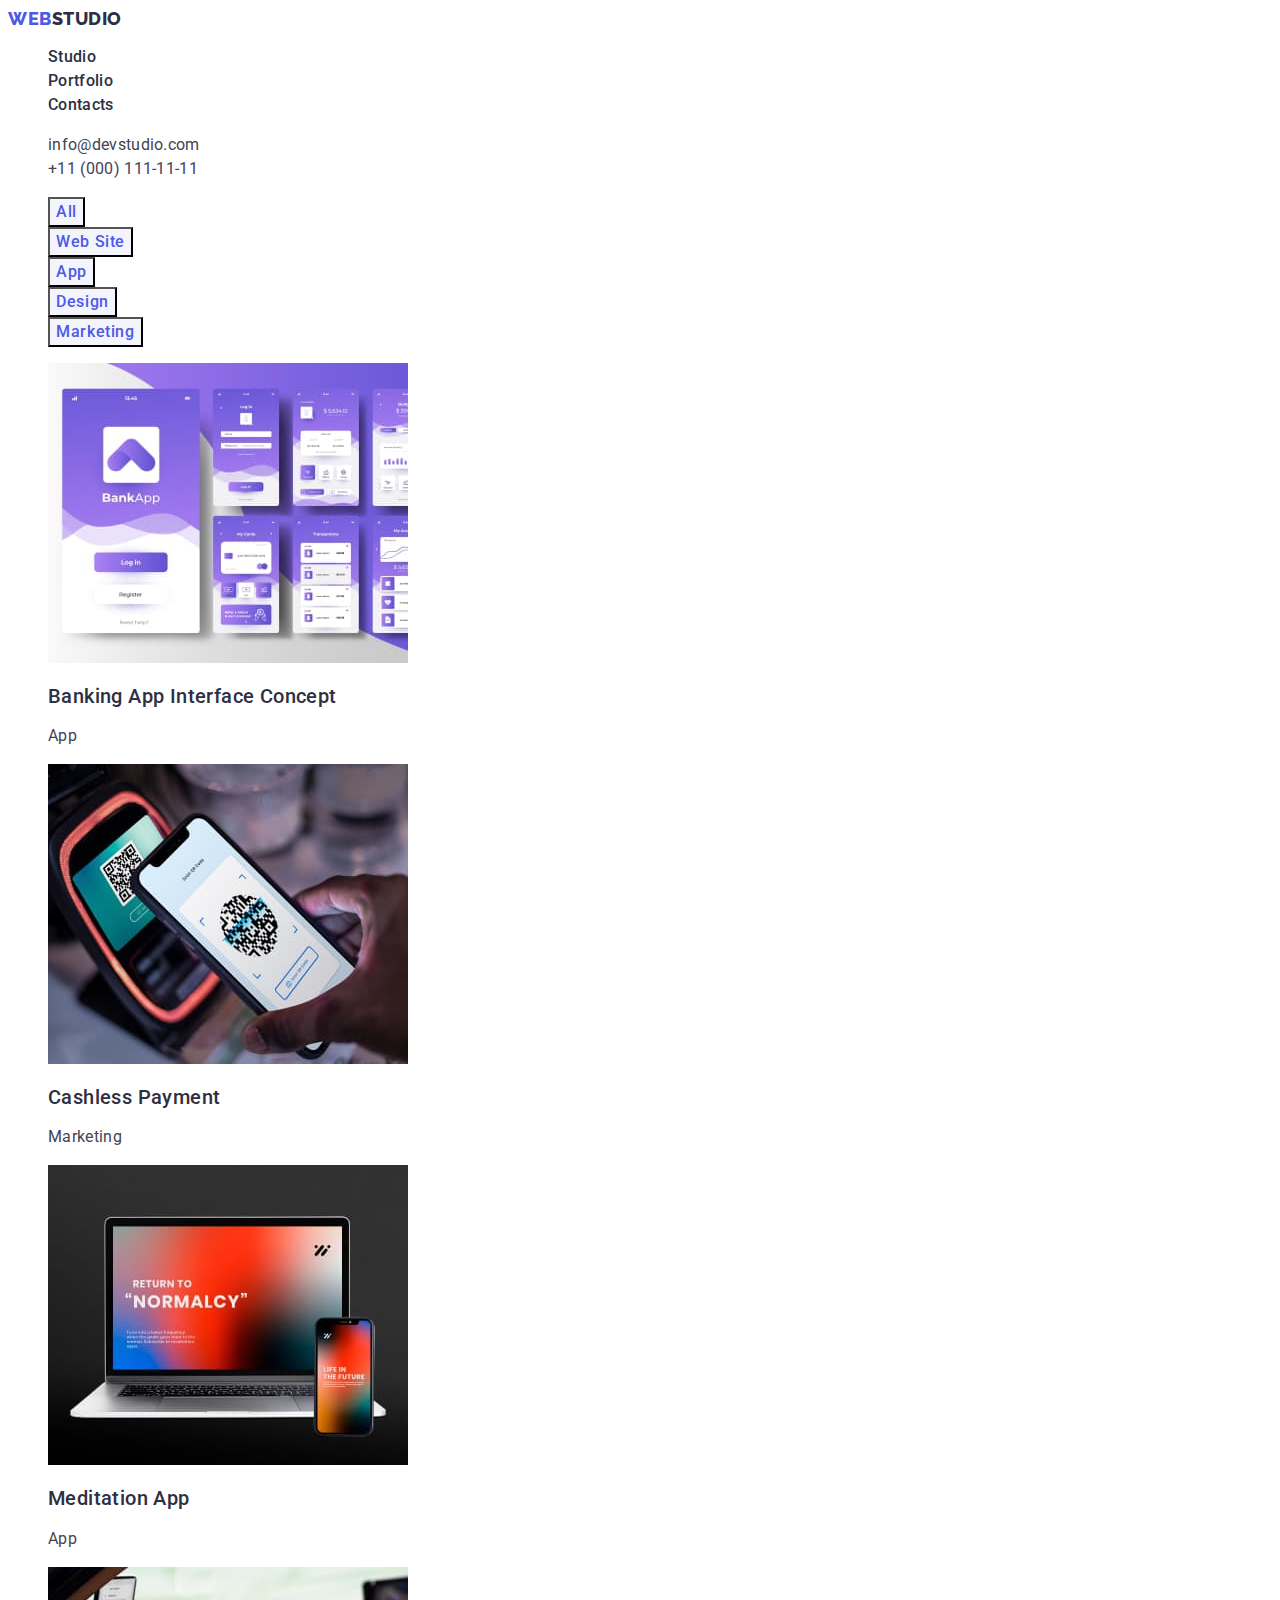
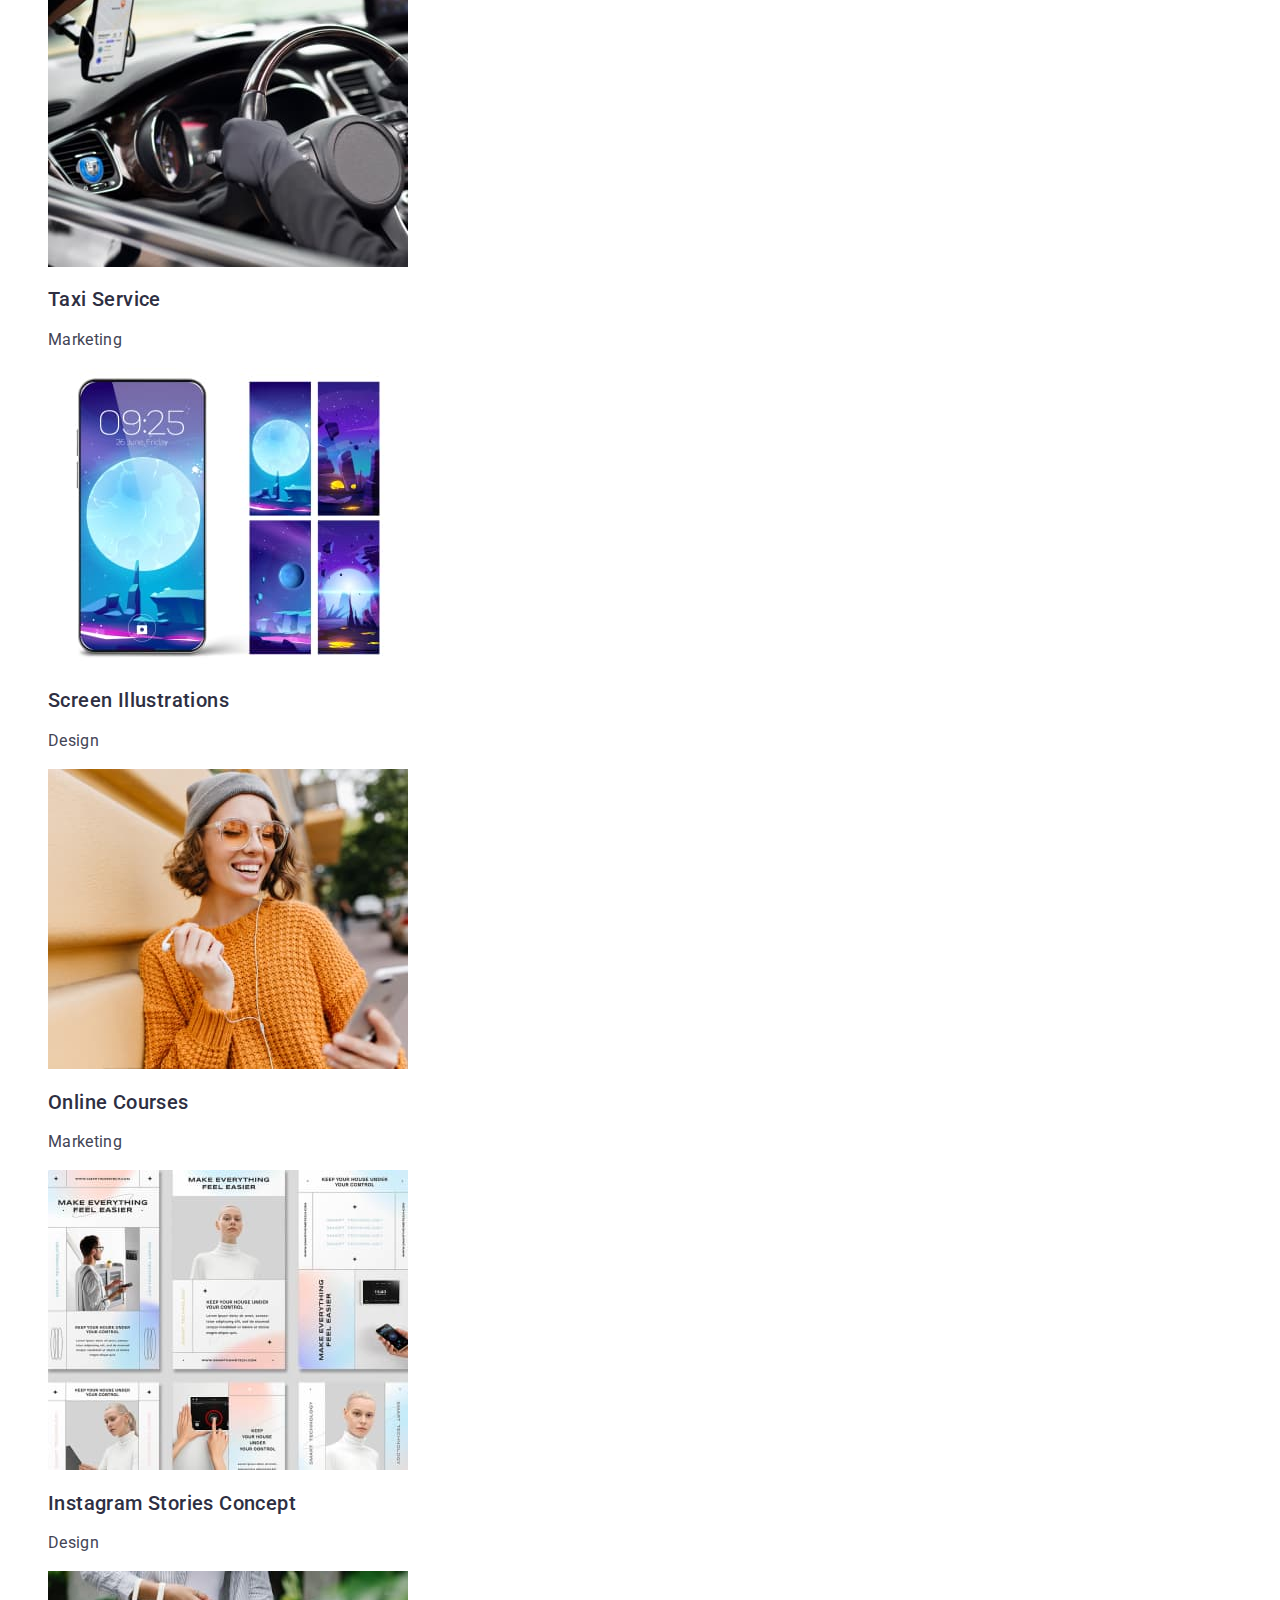
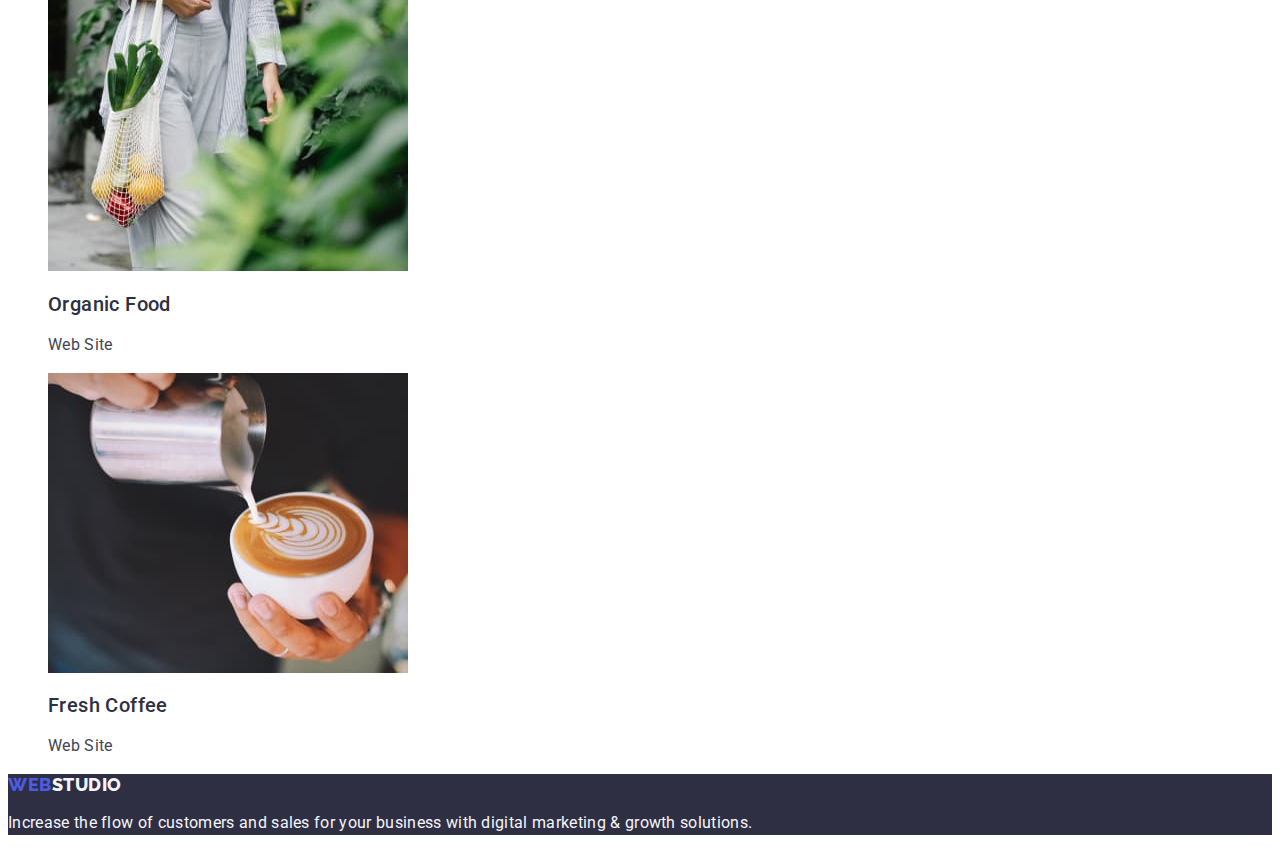
==== portfolio.html @ 4ba3cde1 "Initial commit" ====
<!DOCTYPE html>
<html lang="en">
  <head>
    <meta charset="UTF-8" />
    <meta http-equiv="X-UA-Compatible" content="IE=edge" />
    <meta name="viewport" content="width=device-width, initial-scale=1.0" />
    <title>Portfolio</title>
    <link rel="stylesheet" href="./css/styles.css" />
    <link rel="preconnect" href="https://fonts.googleapis.com" />
    <link rel="preconnect" href="https://fonts.gstatic.com" crossorigin />
    <link
      href="https://fonts.googleapis.com/css2?family=Montserrat:wght@400;700&family=Roboto:wght@400;500;700;900&display=swap"
      rel="stylesheet"
    />
    <link rel="preconnect" href="https://fonts.googleapis.com" />
    <link rel="preconnect" href="https://fonts.gstatic.com" crossorigin />
    <link
      href="https://fonts.googleapis.com/css2?family=Montserrat:wght@400;700&family=Raleway:wght@800&family=Roboto:wght@400;500;700;900&display=swap"
      rel="stylesheet"
    />
  </head>
  <body>
    <!-- Top Line -->
    <header>
      <nav>
        <a href="./index.html" class="logo link"
          >Web<span class="logo-accent">Studio</span></a
        >
        <ul class="list">
          <li>
            <a href="./index.html" class="nav-link link">Studio</a>
          </li>
          <li>
            <a href="./portfolio.html" class="nav-link link">Portfolio</a>
          </li>
          <li>
            <a href="" class="nav-link link">Contacts</a>
          </li>
        </ul>
      </nav>
      <address class="contacts">
        <ul class="contacts-list list">
          <li>
            <a href="mailto:info@devstudio.com" class="contacts-link link"
              >info@devstudio.com</a
            >
          </li>
          <li>
            <a href="tel:+110001111111" class="contacts-link link"
              >+11 (000) 111-11-11</a
            >
          </li>
        </ul>
      </address>
    </header>
    <main>
      <section>
        <h1 hidden>Project Cards</h1>
        <!-- Filters -->
        <ul class="list">
          <li>
            <button type="button" class="buttons-filters">All</button>
          </li>
          <li>
            <button type="button" class="buttons-filters">Web Site</button>
          </li>
          <li>
            <button type="button" class="buttons-filters">App</button>
          </li>
          <li>
            <button type="button" class="buttons-filters">Design</button>
          </li>
          <li>
            <button type="button" class="buttons-filters">Marketing</button>
          </li>
        </ul>
        <!-- Project Cards -->
        <ul class="list">
          <li>
            <a href="" class="link">
              <img
                src="./images/portfolio/row-1/img-1.jpg"
                alt="Banking App Interface Concept"
                width="360"
                height="300"
              />
              <h2 class="project-title">Banking App Interface Concept</h2>
              <p class="project-specialty">App</p>
            </a>
          </li>
          <li>
            <a href="" class="link">
              <img
                src="./images/portfolio/row-1/img-2.jpg"
                alt="Cashless Payment"
                width="360"
                height="300"
              />
              <h2 class="project-title">Cashless Payment</h2>
              <p class="project-specialty">Marketing</p>
            </a>
          </li>
          <li>
            <a href="" class="link">
              <img
                src="./images/portfolio/row-1/img-3.jpg"
                alt="Meditation App"
                width="360"
                height="300"
              />
              <h2 class="project-title">Meditation App</h2>
              <p class="project-specialty">App</p>
            </a>
          </li>
          <li>
            <a href="" class="link">
              <img
                src="./images/portfolio/row-2/img-1.jpg"
                alt="Taxi Service"
                width="360"
                height="300"
              />
              <h2 class="project-title">Taxi Service</h2>
              <p class="project-specialty">Marketing</p>
            </a>
          </li>
          <li>
            <a href="" class="link">
              <img
                src="./images/portfolio/row-2/img-2.jpg"
                alt="Screen Illustrations"
                width="360"
                height="300"
              />
              <h2 class="project-title">Screen Illustrations</h2>
              <p class="project-specialty">Design</p>
            </a>
          </li>
          <li>
            <a href="" class="link">
              <img
                src="./images/portfolio/row-2/img-3.jpg"
                alt="Online Courses"
                width="360"
                height="300"
              />
              <h2 class="project-title">Online Courses</h2>
              <p class="project-specialty">Marketing</p>
            </a>
          </li>
          <li>
            <a href="" class="link">
              <img
                src="./images/portfolio/row-3/img-1.jpg"
                alt="Instagram Stories Concept"
                width="360"
                height="300"
              />
              <h2 class="project-title">Instagram Stories Concept</h2>
              <p class="project-specialty">Design</p>
            </a>
          </li>
          <li>
            <a href="" class="link">
              <img
                src="./images/portfolio/row-3/img-2.jpg"
                alt="Organic Food"
                width="360"
                height="300"
              />
              <h2 class="project-title">Organic Food</h2>
              <p class="project-specialty">Web Site</p>
            </a>
          </li>
          <li>
            <a href="" class="link">
              <img
                src="./images/portfolio/row-3/img-3.jpg"
                alt="Fresh Coffee"
                width="360"
                height="300"
              />
              <h2 class="project-title">Fresh Coffee</h2>
              <p class="project-specialty">Web Site</p>
            </a>
          </li>
        </ul>
      </section>
    </main>
    <footer class="footer-section">
      <a href="./index.html" class="logo link"
        >Web<span class="logo-accent-footer">Studio</span></a
      >
      <p class="footer-text">
        Increase the flow of customers and sales for your business with digital
        marketing & growth solutions.
      </p>
    </footer>
  </body>
</html>
---- css/styles.css ----
:root {
  --primary-navy-blue-color: #2e2f42;
  --primary-white-color: #ffffff;
  --primary-slate-color: #434455;
  --primary-cloud-color: #f4f4fd;
  --primary-iris-color: #4d5ae5;
  --primary-ocean-color: #404bbf;
  --primary-font-style: normal;
  --primary-font-weight: 500;
  --secondary-font-weight: 400;
  --primary-font-size: 16px;
  --secondary-font-size: 20px;
  --primary-line-height: 1.5;
  --secondary-line-height: 1.2;
  --primary-letter-spacing: 0.02em;
}

body {
  font-family: "Roboto", sans-serif;
  background: var(--primary-white-color);
  color: var(--primary-slate-color);
}

header {
  background: var(--primary-white-color);
}

.logo {
  font-family: "Raleway", sans-serif;
  font-style: var(--primary-font-style);
  font-weight: 800;
  font-size: 18px;
  line-height: 1.17;
  letter-spacing: 0.03em;
  text-transform: uppercase;
  color: var(--primary-iris-color);
}

.logo-accent {
  color: var(--primary-navy-blue-color);
}

.link {
  text-decoration: none;
}

.logo-accent-footer {
  color: var(--primary-cloud-color);
}

.list {
  list-style: none;
}

.nav-link {
  font-style: var(--primary-font-style);
  font-weight: var(--primary-font-weight);
  font-size: var(--primary-font-size);
  line-height: var(--primary-line-height);
  letter-spacing: var(--primary-letter-spacing);
  color: var(--primary-navy-blue-color);
}

.nav-link:hover,
.nav-link:focus {
  color: var(--primary-ocean-color);
}

.contacts {
  font-style: normal;
}

.contacts-link {
  font-weight: var(--secondary-font-weight);
  font-size: var(--primary-font-size);
  line-height: var(--primary-line-height);
  letter-spacing: var(--primary-letter-spacing);
  color: var(--primary-slate-color);
}

.contacts-link:hover,
.contacts-link:focus {
  color: var(--primary-ocean-color);
}

.hero-image {
  background: var(--primary-navy-blue-color);
}

.title {
  font-style: var(--primary-font-style);
  font-weight: 700;
  font-size: 56px;
  line-height: 1.07;
  text-align: center;
  letter-spacing: var(--primary-letter-spacing);
  color: var(--primary-white-color);
}

.buttons {
  font-family: "Roboto", sans-serif;
  font-style: var(--primary-font-style);
  font-weight: var(--primary-font-weight);
  font-size: var(--primary-font-size);
  line-height: var(--primary-line-height);
  letter-spacing: 0.04em;
  color: var(--primary-white-color);
  background-color: var(--primary-iris-color);
  cursor: pointer;
}

.buttons:hover,
.buttons:focus {
  background: var(--primary-ocean-color);
}

.title-section {
  font-style: var(--primary-font-style);
  font-weight: 700;
  font-size: 36px;
  line-height: 1.11;
  text-align: center;
  letter-spacing: var(--primary-letter-spacing);
  text-transform: capitalize;
  color: var(--primary-navy-blue-color);
}

.title-condition {
  font-style: var(--primary-font-style);
  font-weight: var(--primary-font-weight);
  font-size: var(--secondary-font-size);
  line-height: var(--secondary-line-height);
  letter-spacing: var(--primary-letter-spacing);
  color: var(--primary-navy-blue-color);
}

.text-conditon {
  font-style: var(--primary-font-style);
  font-weight: var(--secondary-font-weight);
  font-size: var(--primary-font-size);
  line-height: var(--primary-line-height);
  letter-spacing: var(--primary-letter-spacing);
  color: var(--primary-slate-color);
}

.team {
  background-color: var(--primary-cloud-color);
}

.member {
  background-color: var(--primary-white-color);
}

.name-surname {
  font-style: var(--primary-font-style);
  font-weight: var(--primary-font-weight);
  font-size: var(--secondary-font-size);
  line-height: var(--secondary-line-height);
  text-align: center;
  letter-spacing: var(--primary-letter-spacing);
  color: var(--primary-navy-blue-color);
}

.specialty {
  font-style: var(--primary-font-style);
  font-weight: var(--secondary-font-weight);
  font-size: var(--primary-font-size);
  line-height: var(--primary-line-height);
  text-align: center;
  letter-spacing: var(--primary-letter-spacing);
  color: var(--primary-slate-color);
}

.footer-section {
  background: var(--primary-navy-blue-color);
}

.footer-text {
  font-style: var(--primary-font-style);
  font-weight: var(--secondary-font-weight);
  font-size: var(--primary-font-size);
  line-height: var(--primary-line-height);
  letter-spacing: var(--primary-letter-spacing);
  color: var(--primary-cloud-color);
}

.buttons-filters {
  font-family: "Roboto", sans-serif;
  font-style: var(--primary-font-style);
  font-weight: var(--primary-font-weight);
  font-size: var(--primary-font-size);
  line-height: var(--primary-line-height);
  letter-spacing: 0.04em;
  color: var(--primary-iris-color);
  background-color: var(--primary-cloud-color);
  cursor: pointer;
}

.buttons-filters:hover,
.buttons-filters:focus {
  color: var(--primary-white-color);
  background-color: var(--primary-ocean-color);
}

.project-title {
  font-style: var(--primary-font-style);
  font-weight: var(--primary-font-weight);
  font-size: var(--secondary-font-size);
  line-height: var(--secondary-line-height);
  letter-spacing: var(--primary-letter-spacing);
  color: var(--primary-navy-blue-color);
}

.project-specialty {
  font-style: var(--primary-font-style);
  font-weight: var(--secondary-font-weight);
  font-size: var(--primary-font-size);
  line-height: var(--primary-line-height);
  letter-spacing: var(--primary-letter-spacing);
  color: var(--primary-slate-color);
}
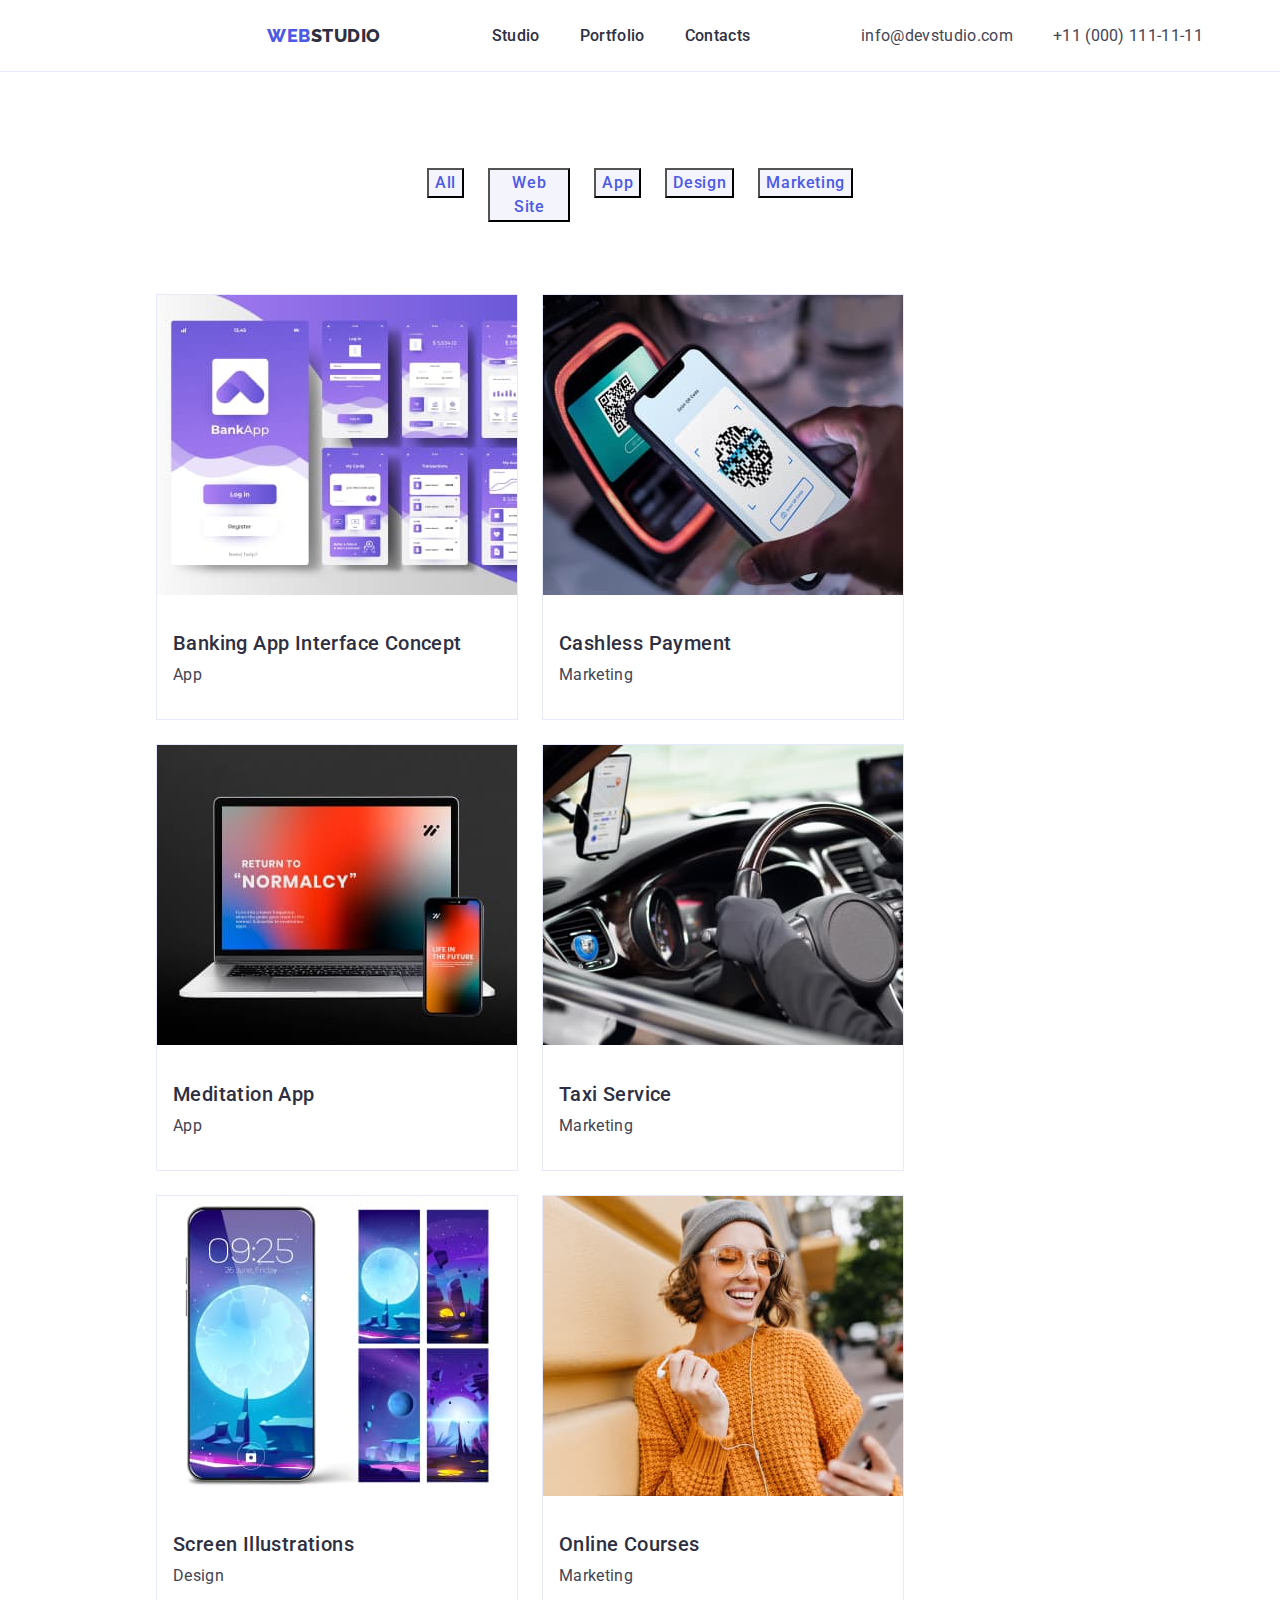
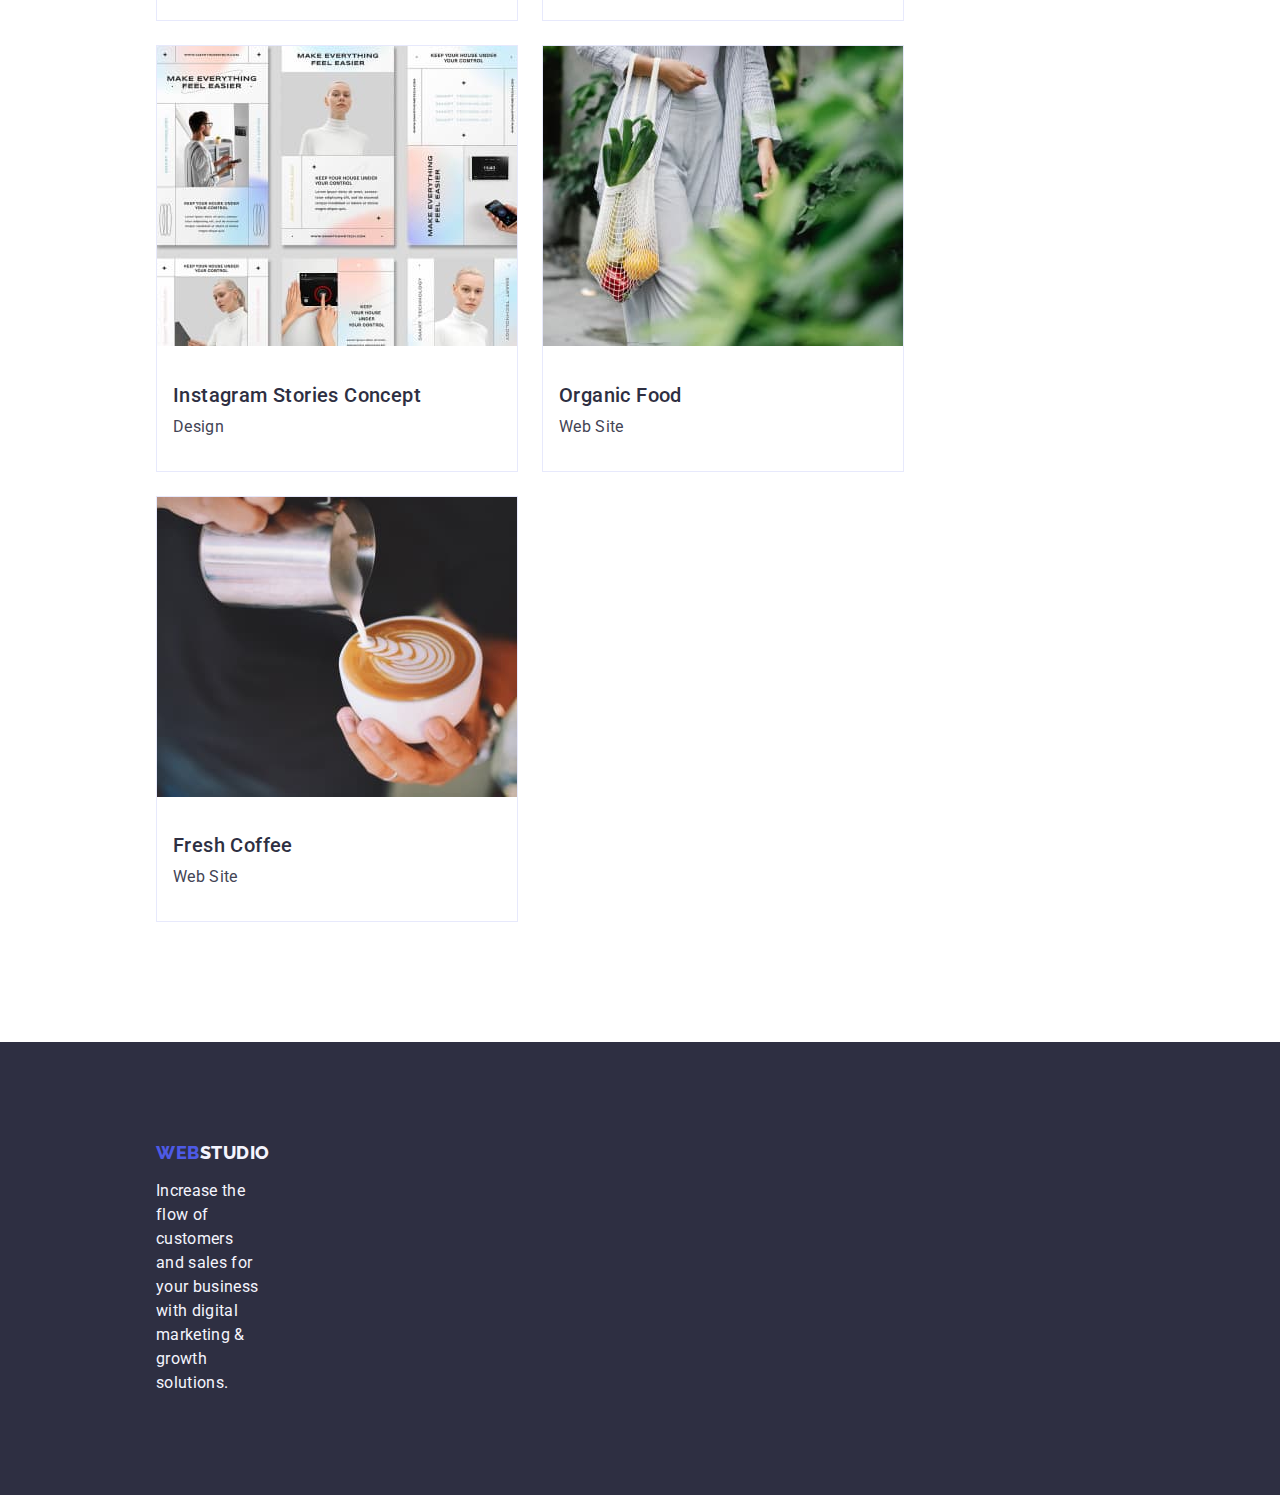
==== commit 4210ff07: "add to flexbox" ====
--- a/portfolio.html
+++ b/portfolio.html
@@ -5,6 +5,7 @@
     <meta http-equiv="X-UA-Compatible" content="IE=edge" />
     <meta name="viewport" content="width=device-width, initial-scale=1.0" />
     <title>Portfolio</title>
+    <link rel="stylesheet" href="./css/modern-normalize.css" />
     <link rel="stylesheet" href="./css/styles.css" />
     <link rel="preconnect" href="https://fonts.googleapis.com" />
     <link rel="preconnect" href="https://fonts.gstatic.com" crossorigin />
@@ -20,181 +21,200 @@
     />
   </head>
   <body>
-    <!-- Top Line -->
-    <header>
-      <nav>
-        <a href="./index.html" class="logo link"
-          >Web<span class="logo-accent">Studio</span></a
-        >
-        <ul class="list">
-          <li>
-            <a href="./index.html" class="nav-link link">Studio</a>
-          </li>
-          <li>
-            <a href="./portfolio.html" class="nav-link link">Portfolio</a>
-          </li>
-          <li>
-            <a href="" class="nav-link link">Contacts</a>
-          </li>
-        </ul>
-      </nav>
-      <address class="contacts">
-        <ul class="contacts-list list">
-          <li>
-            <a href="mailto:info@devstudio.com" class="contacts-link link"
-              >info@devstudio.com</a
+    <div class="container-body">
+      <!-- Top Line -->
+      <header class="page-header">
+        <div class="container">
+          <a href="./index.html" class="logo link"
+            >Web<span class="logo-accent">Studio</span></a
+          >
+          <nav>
+            <ul class="nav-list list">
+              <li>
+                <a href="./index.html" class="nav-link link">Studio</a>
+              </li>
+              <li>
+                <a href="./portfolio.html" class="nav-link link">Portfolio</a>
+              </li>
+              <li>
+                <a href="" class="nav-link link">Contacts</a>
+              </li>
+            </ul>
+          </nav>
+          <address class="contacts">
+            <ul class="contacts-list list">
+              <li>
+                <a href="mailto:info@devstudio.com" class="contacts-link link"
+                  >info@devstudio.com</a
+                >
+              </li>
+              <li>
+                <a href="tel:+110001111111" class="contacts-link link"
+                  >+11 (000) 111-11-11</a
+                >
+              </li>
+            </ul>
+          </address>
+        </div>
+      </header>
+      <main>
+        <div class="container">
+          <section>
+            <h1 hidden>Project Cards</h1>
+            <!-- Filters -->
+            <ul class="buttons-list list">
+              <li>
+                <button type="button" class="buttons-filters">All</button>
+              </li>
+              <li>
+                <button type="button" class="buttons-filters">Web Site</button>
+              </li>
+              <li>
+                <button type="button" class="buttons-filters">App</button>
+              </li>
+              <li>
+                <button type="button" class="buttons-filters">Design</button>
+              </li>
+              <li>
+                <button type="button" class="buttons-filters">Marketing</button>
+              </li>
+            </ul>
+            <!-- Project Cards -->
+            <ul class="project-list list">
+              <li class="project-item">
+                <a href="" class="link">
+                  <img
+                    src="./images/portfolio/row-1/img-1.jpg"
+                    alt="Banking App Interface Concept"
+                    width="360"
+                    height="300"
+                    class="project-photo"
+                  />
+                  <h2 class="project-title">Banking App Interface Concept</h2>
+                  <p class="project-specialty">App</p>
+                </a>
+              </li>
+              <li class="project-item">
+                <a href="" class="link">
+                  <img
+                    src="./images/portfolio/row-1/img-2.jpg"
+                    alt="Cashless Payment"
+                    width="360"
+                    height="300"
+                    class="project-photo"
+                  />
+                  <h2 class="project-title">Cashless Payment</h2>
+                  <p class="project-specialty">Marketing</p>
+                </a>
+              </li>
+              <li class="project-item">
+                <a href="" class="link">
+                  <img
+                    src="./images/portfolio/row-1/img-3.jpg"
+                    alt="Meditation App"
+                    width="360"
+                    height="300"
+                    class="project-photo"
+                  />
+                  <h2 class="project-title">Meditation App</h2>
+                  <p class="project-specialty">App</p>
+                </a>
+              </li>
+              <li class="project-item">
+                <a href="" class="link">
+                  <img
+                    src="./images/portfolio/row-2/img-1.jpg"
+                    alt="Taxi Service"
+                    width="360"
+                    height="300"
+                    class="project-photo"
+                  />
+                  <h2 class="project-title">Taxi Service</h2>
+                  <p class="project-specialty">Marketing</p>
+                </a>
+              </li>
+              <li class="project-item">
+                <a href="" class="link">
+                  <img
+                    src="./images/portfolio/row-2/img-2.jpg"
+                    alt="Screen Illustrations"
+                    width="360"
+                    height="300"
+                    class="project-photo"
+                  />
+                  <h2 class="project-title">Screen Illustrations</h2>
+                  <p class="project-specialty">Design</p>
+                </a>
+              </li>
+              <li class="project-item">
+                <a href="" class="link">
+                  <img
+                    src="./images/portfolio/row-2/img-3.jpg"
+                    alt="Online Courses"
+                    width="360"
+                    height="300"
+                    class="project-photo"
+                  />
+                  <h2 class="project-title">Online Courses</h2>
+                  <p class="project-specialty">Marketing</p>
+                </a>
+              </li>
+              <li class="project-item">
+                <a href="" class="link">
+                  <img
+                    src="./images/portfolio/row-3/img-1.jpg"
+                    alt="Instagram Stories Concept"
+                    width="360"
+                    height="300"
+                    class="project-photo"
+                  />
+                  <h2 class="project-title">Instagram Stories Concept</h2>
+                  <p class="project-specialty">Design</p>
+                </a>
+              </li>
+              <li class="project-item">
+                <a href="" class="link">
+                  <img
+                    src="./images/portfolio/row-3/img-2.jpg"
+                    alt="Organic Food"
+                    width="360"
+                    height="300"
+                    class="project-photo"
+                  />
+                  <h2 class="project-title">Organic Food</h2>
+                  <p class="project-specialty">Web Site</p>
+                </a>
+              </li>
+              <li class="project-item">
+                <a href="" class="link">
+                  <img
+                    src="./images/portfolio/row-3/img-3.jpg"
+                    alt="Fresh Coffee"
+                    width="360"
+                    height="300"
+                    class="project-photo"
+                  />
+                  <h2 class="project-title">Fresh Coffee</h2>
+                  <p class="project-specialty">Web Site</p>
+                </a>
+              </li>
+            </ul>
+          </section>
+        </div>
+      </main>
+      <footer class="footer-section">
+        <div class="container">
+          <div class="footer-content">
+            <a href="./index.html" class="logo-footer link"
+              >Web<span class="logo-accent-footer">Studio</span></a
             >
-          </li>
-          <li>
-            <a href="tel:+110001111111" class="contacts-link link"
-              >+11 (000) 111-11-11</a
-            >
-          </li>
-        </ul>
-      </address>
-    </header>
-    <main>
-      <section>
-        <h1 hidden>Project Cards</h1>
-        <!-- Filters -->
-        <ul class="list">
-          <li>
-            <button type="button" class="buttons-filters">All</button>
-          </li>
-          <li>
-            <button type="button" class="buttons-filters">Web Site</button>
-          </li>
-          <li>
-            <button type="button" class="buttons-filters">App</button>
-          </li>
-          <li>
-            <button type="button" class="buttons-filters">Design</button>
-          </li>
-          <li>
-            <button type="button" class="buttons-filters">Marketing</button>
-          </li>
-        </ul>
-        <!-- Project Cards -->
-        <ul class="list">
-          <li>
-            <a href="" class="link">
-              <img
-                src="./images/portfolio/row-1/img-1.jpg"
-                alt="Banking App Interface Concept"
-                width="360"
-                height="300"
-              />
-              <h2 class="project-title">Banking App Interface Concept</h2>
-              <p class="project-specialty">App</p>
-            </a>
-          </li>
-          <li>
-            <a href="" class="link">
-              <img
-                src="./images/portfolio/row-1/img-2.jpg"
-                alt="Cashless Payment"
-                width="360"
-                height="300"
-              />
-              <h2 class="project-title">Cashless Payment</h2>
-              <p class="project-specialty">Marketing</p>
-            </a>
-          </li>
-          <li>
-            <a href="" class="link">
-              <img
-                src="./images/portfolio/row-1/img-3.jpg"
-                alt="Meditation App"
-                width="360"
-                height="300"
-              />
-              <h2 class="project-title">Meditation App</h2>
-              <p class="project-specialty">App</p>
-            </a>
-          </li>
-          <li>
-            <a href="" class="link">
-              <img
-                src="./images/portfolio/row-2/img-1.jpg"
-                alt="Taxi Service"
-                width="360"
-                height="300"
-              />
-              <h2 class="project-title">Taxi Service</h2>
-              <p class="project-specialty">Marketing</p>
-            </a>
-          </li>
-          <li>
-            <a href="" class="link">
-              <img
-                src="./images/portfolio/row-2/img-2.jpg"
-                alt="Screen Illustrations"
-                width="360"
-                height="300"
-              />
-              <h2 class="project-title">Screen Illustrations</h2>
-              <p class="project-specialty">Design</p>
-            </a>
-          </li>
-          <li>
-            <a href="" class="link">
-              <img
-                src="./images/portfolio/row-2/img-3.jpg"
-                alt="Online Courses"
-                width="360"
-                height="300"
-              />
-              <h2 class="project-title">Online Courses</h2>
-              <p class="project-specialty">Marketing</p>
-            </a>
-          </li>
-          <li>
-            <a href="" class="link">
-              <img
-                src="./images/portfolio/row-3/img-1.jpg"
-                alt="Instagram Stories Concept"
-                width="360"
-                height="300"
-              />
-              <h2 class="project-title">Instagram Stories Concept</h2>
-              <p class="project-specialty">Design</p>
-            </a>
-          </li>
-          <li>
-            <a href="" class="link">
-              <img
-                src="./images/portfolio/row-3/img-2.jpg"
-                alt="Organic Food"
-                width="360"
-                height="300"
-              />
-              <h2 class="project-title">Organic Food</h2>
-              <p class="project-specialty">Web Site</p>
-            </a>
-          </li>
-          <li>
-            <a href="" class="link">
-              <img
-                src="./images/portfolio/row-3/img-3.jpg"
-                alt="Fresh Coffee"
-                width="360"
-                height="300"
-              />
-              <h2 class="project-title">Fresh Coffee</h2>
-              <p class="project-specialty">Web Site</p>
-            </a>
-          </li>
-        </ul>
-      </section>
-    </main>
-    <footer class="footer-section">
-      <a href="./index.html" class="logo link"
-        >Web<span class="logo-accent-footer">Studio</span></a
-      >
-      <p class="footer-text">
-        Increase the flow of customers and sales for your business with digital
-        marketing & growth solutions.
-      </p>
-    </footer>
+            <p class="footer-text">
+              Increase the flow of customers and sales for your business with
+              digital marketing & growth solutions.
+            </p>
+          </div>
+        </div>
+      </footer>
+    </div>
   </body>
 </html>
--- a/css/styles.css
+++ b/css/styles.css
@@ -15,14 +15,57 @@
   --primary-letter-spacing: 0.02em;
 }
 
+*,
+*::before,
+*::after {
+  box-sizing: border-box;
+}
+
+h1,
+h2,
+h3,
+h4,
+h5,
+h6 {
+  margin: 0;
+}
+
+p {
+  margin: 0;
+}
+
+ul {
+  margin: 0;
+  padding: 0;
+}
+
 body {
   font-family: "Roboto", sans-serif;
   background: var(--primary-white-color);
   color: var(--primary-slate-color);
 }
 
-header {
+.container-body {
+  min-height: 100vh;
+  display: flex;
+  flex-direction: column;
+}
+
+.container {
+  min-width: 1158px;
+}
+
+.page-header {
   background: var(--primary-white-color);
+  border-bottom: 1px solid #e7e9fc;
+  width: 1440px;
+  height: 72px;
+  padding: 24px 156px;
+}
+
+.page-header .container {
+  display: flex;
+  justify-content: space-evenly;
 }
 
 .logo {
@@ -34,6 +77,9 @@
   letter-spacing: 0.03em;
   text-transform: uppercase;
   color: var(--primary-iris-color);
+  display: flex;
+  flex-direction: row;
+  align-items: center;
 }
 
 .logo-accent {
@@ -44,12 +90,34 @@
   text-decoration: none;
 }
 
+.logo-footer {
+  font-family: "Raleway", sans-serif;
+  font-style: var(--primary-font-style);
+  font-weight: 800;
+  font-size: 18px;
+  line-height: 1.17;
+  letter-spacing: 0.03em;
+  text-transform: uppercase;
+  color: var(--primary-iris-color);
+  margin-bottom: 16px;
+  display: flex;
+  flex-direction: row;
+  align-items: center;
+}
+
 .logo-accent-footer {
   color: var(--primary-cloud-color);
 }
 
 .list {
   list-style: none;
+}
+
+.nav-list {
+  display: flex;
+  flex-direction: row;
+  align-items: flex-start;
+  gap: 40px;
 }
 
 .nav-link {
@@ -70,6 +138,13 @@
   font-style: normal;
 }
 
+.contacts-list {
+  display: flex;
+  flex-direction: row;
+  align-items: flex-start;
+  gap: 40px;
+}
+
 .contacts-link {
   font-weight: var(--secondary-font-weight);
   font-size: var(--primary-font-size);
@@ -81,6 +156,14 @@
 .contacts-link:hover,
 .contacts-link:focus {
   color: var(--primary-ocean-color);
+}
+
+main {
+  flex-grow: 1;
+}
+
+.hero-content {
+  padding: 188px 472px;
 }
 
 .hero-image {
@@ -95,9 +178,10 @@
   text-align: center;
   letter-spacing: var(--primary-letter-spacing);
   color: var(--primary-white-color);
-}
-
-.buttons {
+  margin-bottom: 48px;
+}
+
+.button-hero {
   font-family: "Roboto", sans-serif;
   font-style: var(--primary-font-style);
   font-weight: var(--primary-font-weight);
@@ -106,11 +190,18 @@
   letter-spacing: 0.04em;
   color: var(--primary-white-color);
   background-color: var(--primary-iris-color);
+  border-radius: 4px;
   cursor: pointer;
-}
-
-.buttons:hover,
-.buttons:focus {
+  display: flex;
+  flex-direction: row;
+  align-items: flex-start;
+  padding: 16px 32px;
+  margin: auto;
+  gap: 10px;
+}
+
+.button-hero:hover,
+.button-hero:focus {
   background: var(--primary-ocean-color);
 }
 
@@ -123,6 +214,21 @@
   letter-spacing: var(--primary-letter-spacing);
   text-transform: capitalize;
   color: var(--primary-navy-blue-color);
+  margin-bottom: 72px;
+}
+
+.condition-list {
+  padding: 120px 156px;
+  display: flex;
+  flex-direction: row;
+  gap: 24px;
+}
+
+.item-condition {
+  display: flex;
+  flex-direction: column;
+  align-items: flex-start;
+  gap: 8px;
 }
 
 .title-condition {
@@ -134,21 +240,41 @@
   color: var(--primary-navy-blue-color);
 }
 
-.text-conditon {
-  font-style: var(--primary-font-style);
-  font-weight: var(--secondary-font-weight);
-  font-size: var(--primary-font-size);
-  line-height: var(--primary-line-height);
-  letter-spacing: var(--primary-letter-spacing);
-  color: var(--primary-slate-color);
+.text-condition {
+  font-style: var(--primary-font-style);
+  font-weight: var(--secondary-font-weight);
+  font-size: var(--primary-font-size);
+  line-height: var(--primary-line-height);
+  letter-spacing: var(--primary-letter-spacing);
+  color: var(--primary-slate-color);
+}
+
+.work-list {
+  padding: 0 156px 120px;
+  display: flex;
+  flex-direction: row;
+  gap: 24px;
 }
 
 .team {
   background-color: var(--primary-cloud-color);
+  padding: 120px 156px;
+}
+
+.team-list {
+  display: flex;
+  flex-direction: row;
+  gap: 24px;
 }
 
 .member {
   background-color: var(--primary-white-color);
+  display: flex;
+  flex-direction: column;
+  justify-content: center;
+  align-items: center;
+  padding: 0px 0px 32px;
+  gap: 32px;
 }
 
 .name-surname {
@@ -175,6 +301,10 @@
   background: var(--primary-navy-blue-color);
 }
 
+.footer-content {
+  padding: 100px 1020px 100px 156px;
+}
+
 .footer-text {
   font-style: var(--primary-font-style);
   font-weight: var(--secondary-font-weight);
@@ -182,6 +312,14 @@
   line-height: var(--primary-line-height);
   letter-spacing: var(--primary-letter-spacing);
   color: var(--primary-cloud-color);
+}
+
+.buttons-list {
+  padding: 96px 427px 72px;
+  display: flex;
+  flex-direction: row;
+  align-items: flex-start;
+  gap: 24px;
 }
 
 .buttons-filters {
@@ -202,6 +340,21 @@
   background-color: var(--primary-ocean-color);
 }
 
+.project-list {
+  padding: 0 156px 120px;
+  display: flex;
+  flex-wrap: wrap;
+  gap: 24px;
+}
+
+.project-item {
+  border: 1px solid #e7e9fc;
+}
+
+.project-photo {
+  margin-bottom: 32px;
+}
+
 .project-title {
   font-style: var(--primary-font-style);
   font-weight: var(--primary-font-weight);
@@ -209,6 +362,8 @@
   line-height: var(--secondary-line-height);
   letter-spacing: var(--primary-letter-spacing);
   color: var(--primary-navy-blue-color);
+  margin-bottom: 8px;
+  margin-left: 16px;
 }
 
 .project-specialty {
@@ -218,4 +373,6 @@
   line-height: var(--primary-line-height);
   letter-spacing: var(--primary-letter-spacing);
   color: var(--primary-slate-color);
-}
+  margin-bottom: 32px;
+  margin-left: 16px;
+}
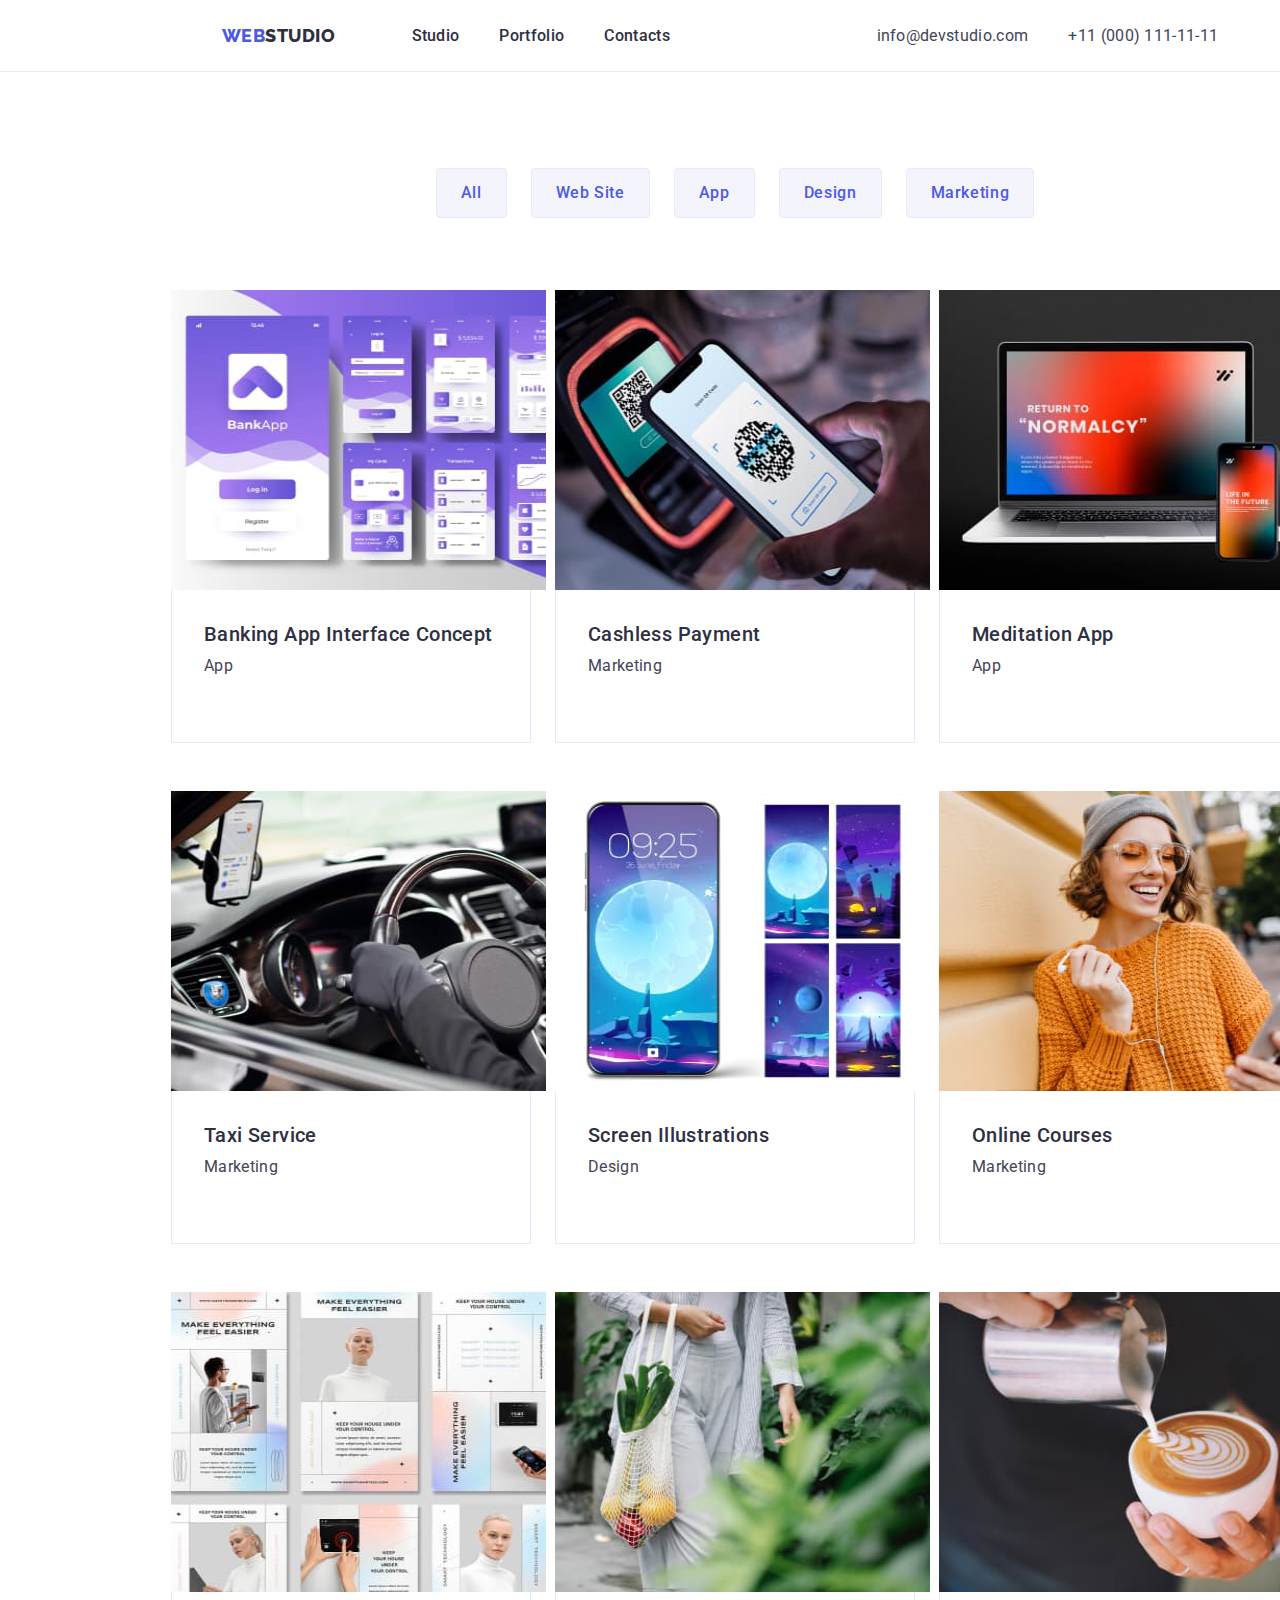
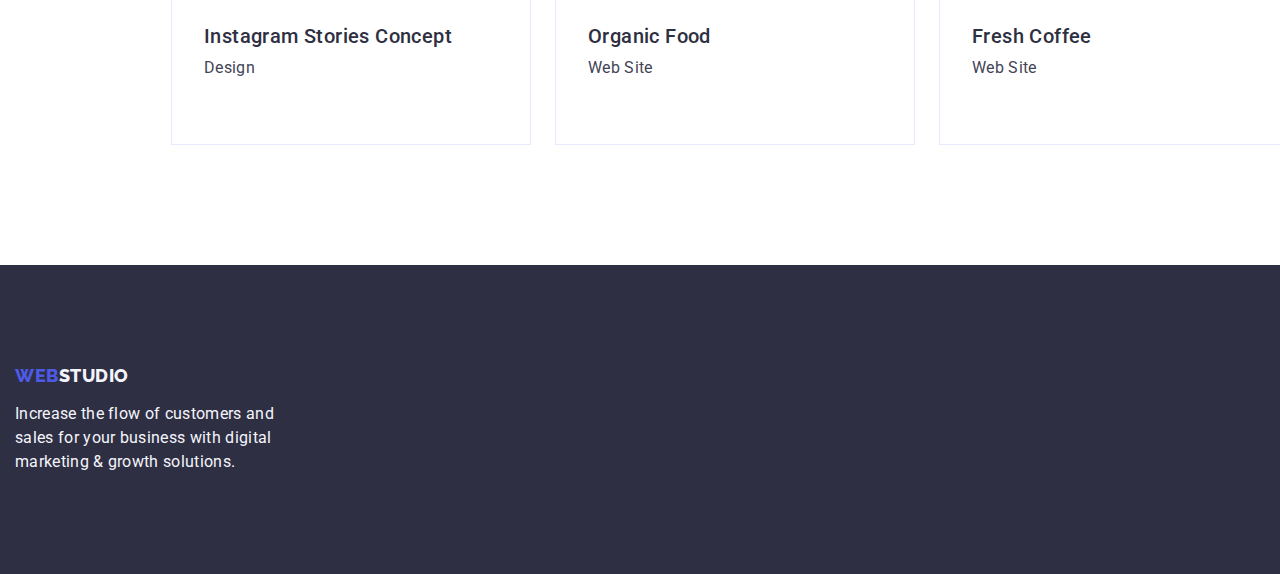
==== commit 65ffeb7b: "update" ====
--- a/portfolio.html
+++ b/portfolio.html
@@ -5,7 +5,7 @@
     <meta http-equiv="X-UA-Compatible" content="IE=edge" />
     <meta name="viewport" content="width=device-width, initial-scale=1.0" />
     <title>Portfolio</title>
-    <link rel="stylesheet" href="./css/modern-normalize.css" />
+    <link rel="stylesheet" href="./css/modern-normalize.min.css" />
     <link rel="stylesheet" href="./css/styles.css" />
     <link rel="preconnect" href="https://fonts.googleapis.com" />
     <link rel="preconnect" href="https://fonts.gstatic.com" crossorigin />
@@ -25,30 +25,30 @@
       <!-- Top Line -->
       <header class="page-header">
         <div class="container">
-          <a href="./index.html" class="logo link"
-            >Web<span class="logo-accent">Studio</span></a
-          >
-          <nav>
+          <nav class="navigation">
+            <a href="./index.html" class="logo link"
+              >Web<span class="logo-accent">Studio</span></a
+            >
             <ul class="nav-list list">
-              <li>
+              <li class="nav-item">
                 <a href="./index.html" class="nav-link link">Studio</a>
               </li>
-              <li>
+              <li class="nav-item">
                 <a href="./portfolio.html" class="nav-link link">Portfolio</a>
               </li>
-              <li>
+              <li class="nav-item">
                 <a href="" class="nav-link link">Contacts</a>
               </li>
             </ul>
           </nav>
           <address class="contacts">
             <ul class="contacts-list list">
-              <li>
+              <li class="contacts-item">
                 <a href="mailto:info@devstudio.com" class="contacts-link link"
                   >info@devstudio.com</a
                 >
               </li>
-              <li>
+              <li class="contacts-item">
                 <a href="tel:+110001111111" class="contacts-link link"
                   >+11 (000) 111-11-11</a
                 >
@@ -58,8 +58,8 @@
         </div>
       </header>
       <main>
-        <div class="container">
-          <section>
+        <section class="portfolio-section">
+          <div class="container">
             <h1 hidden>Project Cards</h1>
             <!-- Filters -->
             <ul class="buttons-list list">
@@ -86,12 +86,14 @@
                   <img
                     src="./images/portfolio/row-1/img-1.jpg"
                     alt="Banking App Interface Concept"
-                    width="360"
-                    height="300"
-                    class="project-photo"
-                  />
-                  <h2 class="project-title">Banking App Interface Concept</h2>
-                  <p class="project-specialty">App</p>
+                    width="375"
+                    height="300"
+                    class="project-photo"
+                  />
+                  <div class="project-info">
+                    <h2 class="project-title">Banking App Interface Concept</h2>
+                    <p class="project-specialty">App</p>
+                  </div>
                 </a>
               </li>
               <li class="project-item">
@@ -99,12 +101,14 @@
                   <img
                     src="./images/portfolio/row-1/img-2.jpg"
                     alt="Cashless Payment"
-                    width="360"
-                    height="300"
-                    class="project-photo"
-                  />
-                  <h2 class="project-title">Cashless Payment</h2>
-                  <p class="project-specialty">Marketing</p>
+                    width="375"
+                    height="300"
+                    class="project-photo"
+                  />
+                  <div class="project-info">
+                    <h2 class="project-title">Cashless Payment</h2>
+                    <p class="project-specialty">Marketing</p>
+                  </div>
                 </a>
               </li>
               <li class="project-item">
@@ -112,12 +116,14 @@
                   <img
                     src="./images/portfolio/row-1/img-3.jpg"
                     alt="Meditation App"
-                    width="360"
-                    height="300"
-                    class="project-photo"
-                  />
-                  <h2 class="project-title">Meditation App</h2>
-                  <p class="project-specialty">App</p>
+                    width="375"
+                    height="300"
+                    class="project-photo"
+                  />
+                  <div class="project-info">
+                    <h2 class="project-title">Meditation App</h2>
+                    <p class="project-specialty">App</p>
+                  </div>
                 </a>
               </li>
               <li class="project-item">
@@ -125,12 +131,14 @@
                   <img
                     src="./images/portfolio/row-2/img-1.jpg"
                     alt="Taxi Service"
-                    width="360"
-                    height="300"
-                    class="project-photo"
-                  />
-                  <h2 class="project-title">Taxi Service</h2>
-                  <p class="project-specialty">Marketing</p>
+                    width="375"
+                    height="300"
+                    class="project-photo"
+                  />
+                  <div class="project-info">
+                    <h2 class="project-title">Taxi Service</h2>
+                    <p class="project-specialty">Marketing</p>
+                  </div>
                 </a>
               </li>
               <li class="project-item">
@@ -138,12 +146,14 @@
                   <img
                     src="./images/portfolio/row-2/img-2.jpg"
                     alt="Screen Illustrations"
-                    width="360"
-                    height="300"
-                    class="project-photo"
-                  />
-                  <h2 class="project-title">Screen Illustrations</h2>
-                  <p class="project-specialty">Design</p>
+                    width="375"
+                    height="300"
+                    class="project-photo"
+                  />
+                  <div class="project-info">
+                    <h2 class="project-title">Screen Illustrations</h2>
+                    <p class="project-specialty">Design</p>
+                  </div>
                 </a>
               </li>
               <li class="project-item">
@@ -151,12 +161,14 @@
                   <img
                     src="./images/portfolio/row-2/img-3.jpg"
                     alt="Online Courses"
-                    width="360"
-                    height="300"
-                    class="project-photo"
-                  />
-                  <h2 class="project-title">Online Courses</h2>
-                  <p class="project-specialty">Marketing</p>
+                    width="375"
+                    height="300"
+                    class="project-photo"
+                  />
+                  <div class="project-info">
+                    <h2 class="project-title">Online Courses</h2>
+                    <p class="project-specialty">Marketing</p>
+                  </div>
                 </a>
               </li>
               <li class="project-item">
@@ -164,12 +176,14 @@
                   <img
                     src="./images/portfolio/row-3/img-1.jpg"
                     alt="Instagram Stories Concept"
-                    width="360"
-                    height="300"
-                    class="project-photo"
-                  />
-                  <h2 class="project-title">Instagram Stories Concept</h2>
-                  <p class="project-specialty">Design</p>
+                    width="375"
+                    height="300"
+                    class="project-photo"
+                  />
+                  <div class="project-info">
+                    <h2 class="project-title">Instagram Stories Concept</h2>
+                    <p class="project-specialty">Design</p>
+                  </div>
                 </a>
               </li>
               <li class="project-item">
@@ -177,12 +191,14 @@
                   <img
                     src="./images/portfolio/row-3/img-2.jpg"
                     alt="Organic Food"
-                    width="360"
-                    height="300"
-                    class="project-photo"
-                  />
-                  <h2 class="project-title">Organic Food</h2>
-                  <p class="project-specialty">Web Site</p>
+                    width="375"
+                    height="300"
+                    class="project-photo"
+                  />
+                  <div class="project-info">
+                    <h2 class="project-title">Organic Food</h2>
+                    <p class="project-specialty">Web Site</p>
+                  </div>
                 </a>
               </li>
               <li class="project-item">
@@ -190,29 +206,29 @@
                   <img
                     src="./images/portfolio/row-3/img-3.jpg"
                     alt="Fresh Coffee"
-                    width="360"
-                    height="300"
-                    class="project-photo"
-                  />
-                  <h2 class="project-title">Fresh Coffee</h2>
-                  <p class="project-specialty">Web Site</p>
-                </a>
-              </li>
-            </ul>
-          </section>
-        </div>
+                    width="375"
+                    height="300"
+                    class="project-photo"
+                  />
+                  <div class="project-info">
+                    <h2 class="project-title">Fresh Coffee</h2>
+                    <p class="project-specialty">Web Site</p>
+                  </div>
+                </a>
+              </li>
+            </ul>
+          </div>
+        </section>
       </main>
       <footer class="footer-section">
         <div class="container">
-          <div class="footer-content">
-            <a href="./index.html" class="logo-footer link"
-              >Web<span class="logo-accent-footer">Studio</span></a
-            >
-            <p class="footer-text">
-              Increase the flow of customers and sales for your business with
-              digital marketing & growth solutions.
-            </p>
-          </div>
+          <a href="./index.html" class="logo-footer link"
+            >Web<span class="logo-accent-footer">Studio</span></a
+          >
+          <p class="footer-text">
+            Increase the flow of customers and sales for your business with
+            digital marketing & growth solutions.
+          </p>
         </div>
       </footer>
     </div>
--- a/css/styles.css
+++ b/css/styles.css
@@ -39,6 +39,10 @@
   padding: 0;
 }
 
+img {
+  display: block;
+}
+
 body {
   font-family: "Roboto", sans-serif;
   background: var(--primary-white-color);
@@ -53,6 +57,8 @@
 
 .container {
   min-width: 1158px;
+  margin: 0 auto;
+  padding: 0 15px;
 }
 
 .page-header {
@@ -60,12 +66,16 @@
   border-bottom: 1px solid #e7e9fc;
   width: 1440px;
   height: 72px;
-  padding: 24px 156px;
 }
 
 .page-header .container {
   display: flex;
   justify-content: space-evenly;
+}
+
+.navigation {
+  display: flex;
+  align-items: center;
 }
 
 .logo {
@@ -77,9 +87,7 @@
   letter-spacing: 0.03em;
   text-transform: uppercase;
   color: var(--primary-iris-color);
-  display: flex;
-  flex-direction: row;
-  align-items: center;
+  margin-right: 76px;
 }
 
 .logo-accent {
@@ -99,10 +107,8 @@
   letter-spacing: 0.03em;
   text-transform: uppercase;
   color: var(--primary-iris-color);
+  display: inline-block;
   margin-bottom: 16px;
-  display: flex;
-  flex-direction: row;
-  align-items: center;
 }
 
 .logo-accent-footer {
@@ -115,9 +121,11 @@
 
 .nav-list {
   display: flex;
-  flex-direction: row;
-  align-items: flex-start;
   gap: 40px;
+}
+
+.nav-item {
+  padding: 24px 0;
 }
 
 .nav-link {
@@ -140,9 +148,11 @@
 
 .contacts-list {
   display: flex;
-  flex-direction: row;
-  align-items: flex-start;
   gap: 40px;
+}
+
+.contacts-item {
+  padding: 24px 0;
 }
 
 .contacts-link {
@@ -162,12 +172,9 @@
   flex-grow: 1;
 }
 
-.hero-content {
-  padding: 188px 472px;
-}
-
 .hero-image {
   background: var(--primary-navy-blue-color);
+  padding: 188px 0;
 }
 
 .title {
@@ -178,7 +185,10 @@
   text-align: center;
   letter-spacing: var(--primary-letter-spacing);
   color: var(--primary-white-color);
+  max-width: 496px;
+  margin: 0 auto;
   margin-bottom: 48px;
+  display: block;
 }
 
 .button-hero {
@@ -190,14 +200,13 @@
   letter-spacing: 0.04em;
   color: var(--primary-white-color);
   background-color: var(--primary-iris-color);
+  cursor: pointer;
+  border: none;
   border-radius: 4px;
-  cursor: pointer;
-  display: flex;
-  flex-direction: row;
-  align-items: flex-start;
-  padding: 16px 32px;
-  margin: auto;
-  gap: 10px;
+  min-width: 169px;
+  height: 56px;
+  margin: 0 auto;
+  display: block;
 }
 
 .button-hero:hover,
@@ -217,18 +226,17 @@
   margin-bottom: 72px;
 }
 
+.condition {
+  padding: 120px 156px;
+}
+
 .condition-list {
-  padding: 120px 156px;
-  display: flex;
-  flex-direction: row;
+  display: flex;
   gap: 24px;
 }
 
 .item-condition {
-  display: flex;
-  flex-direction: column;
-  align-items: flex-start;
-  gap: 8px;
+  width: calc(100% - 72px);
 }
 
 .title-condition {
@@ -238,6 +246,7 @@
   line-height: var(--secondary-line-height);
   letter-spacing: var(--primary-letter-spacing);
   color: var(--primary-navy-blue-color);
+  margin-bottom: 8px;
 }
 
 .text-condition {
@@ -249,11 +258,17 @@
   color: var(--primary-slate-color);
 }
 
+.work {
+  padding: 0 156px 120px;
+}
+
 .work-list {
-  padding: 0 156px 120px;
-  display: flex;
-  flex-direction: row;
+  display: flex;
   gap: 24px;
+}
+
+.work-item {
+  width: calc((100% - 48px) / 3);
 }
 
 .team {
@@ -263,18 +278,17 @@
 
 .team-list {
   display: flex;
-  flex-direction: row;
   gap: 24px;
 }
 
 .member {
   background-color: var(--primary-white-color);
-  display: flex;
-  flex-direction: column;
-  justify-content: center;
-  align-items: center;
-  padding: 0px 0px 32px;
-  gap: 32px;
+  width: calc((100% - 72px) / 4);
+  border-radius: 0px 0px 4px 4px;
+}
+
+.team-info {
+  padding: 32px 16px;
 }
 
 .name-surname {
@@ -285,6 +299,7 @@
   text-align: center;
   letter-spacing: var(--primary-letter-spacing);
   color: var(--primary-navy-blue-color);
+  margin-bottom: 8px;
 }
 
 .specialty {
@@ -299,10 +314,7 @@
 
 .footer-section {
   background: var(--primary-navy-blue-color);
-}
-
-.footer-content {
-  padding: 100px 1020px 100px 156px;
+  padding: 100px 0;
 }
 
 .footer-text {
@@ -312,14 +324,19 @@
   line-height: var(--primary-line-height);
   letter-spacing: var(--primary-letter-spacing);
   color: var(--primary-cloud-color);
+  max-width: 264px;
+}
+
+.portfolio-section {
+  padding: 96px 156px 120px;
 }
 
 .buttons-list {
-  padding: 96px 427px 72px;
-  display: flex;
-  flex-direction: row;
+  display: flex;
+  justify-content: center;
   align-items: flex-start;
   gap: 24px;
+  margin-bottom: 72px;
 }
 
 .buttons-filters {
@@ -332,27 +349,33 @@
   color: var(--primary-iris-color);
   background-color: var(--primary-cloud-color);
   cursor: pointer;
+  padding: 12px 24px;
+  border: 1px solid #e7e9fc;
+  border-radius: 4px;
 }
 
 .buttons-filters:hover,
 .buttons-filters:focus {
   color: var(--primary-white-color);
   background-color: var(--primary-ocean-color);
+  border: 1px solid transparent;
 }
 
 .project-list {
-  padding: 0 156px 120px;
   display: flex;
   flex-wrap: wrap;
-  gap: 24px;
+  column-gap: 24px;
+  row-gap: 48px;
 }
 
 .project-item {
+  width: calc((100% - 48px) / 3);
+}
+
+.project-info {
+  padding: 32px 16px;
   border: 1px solid #e7e9fc;
-}
-
-.project-photo {
-  margin-bottom: 32px;
+  border-top: none;
 }
 
 .project-title {
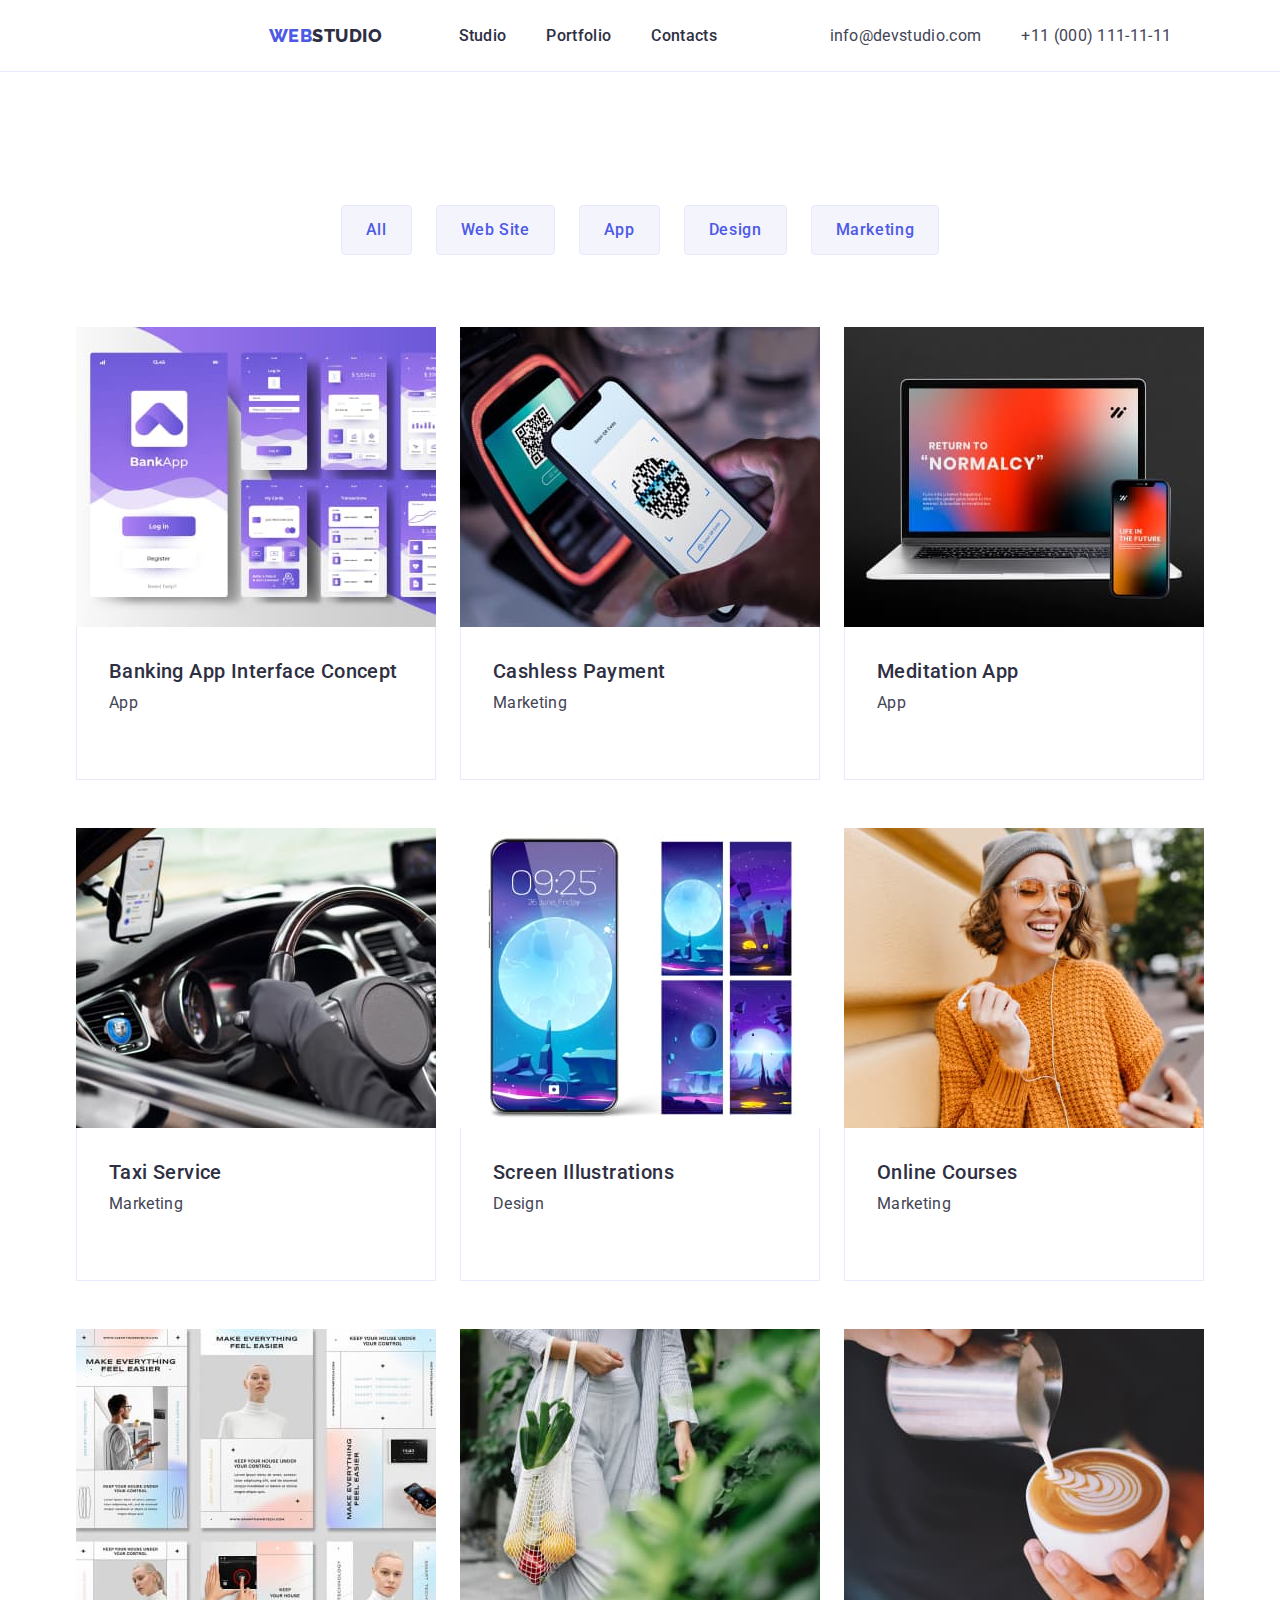
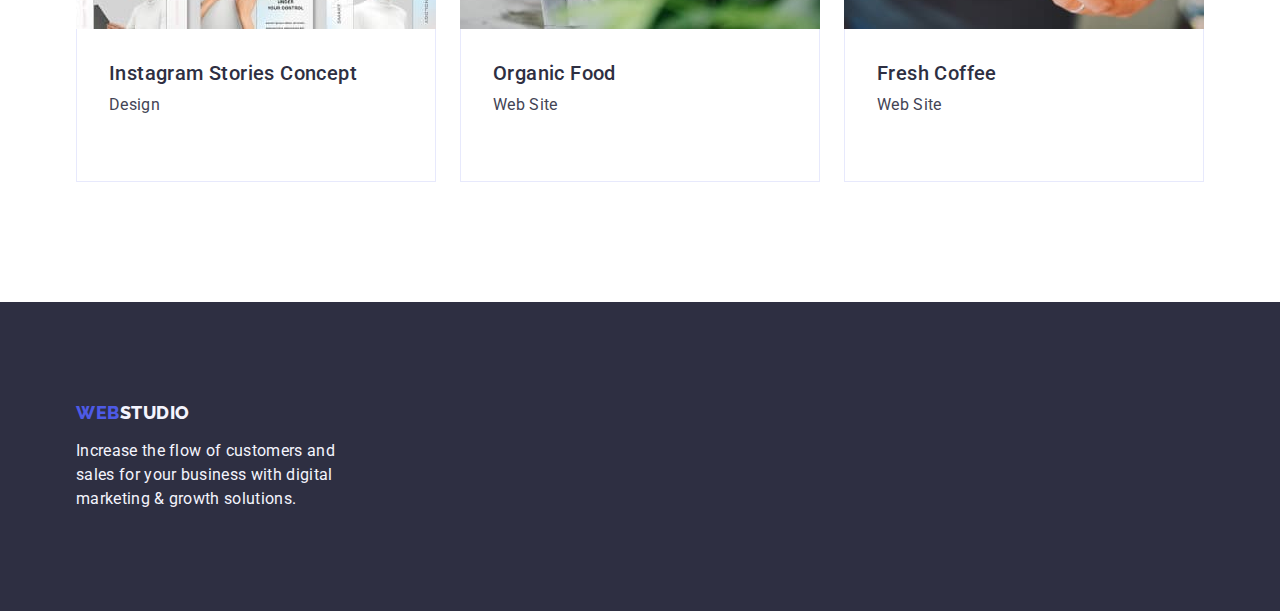
==== commit dc19dbee: "update" ====
--- a/portfolio.html
+++ b/portfolio.html
@@ -60,7 +60,7 @@
       <main>
         <section class="portfolio-section">
           <div class="container">
-            <h1 hidden>Project Cards</h1>
+            <h1 class="portfolio-title">Project Cards</h1>
             <!-- Filters -->
             <ul class="buttons-list list">
               <li>
@@ -86,7 +86,7 @@
                   <img
                     src="./images/portfolio/row-1/img-1.jpg"
                     alt="Banking App Interface Concept"
-                    width="375"
+                    width="360"
                     height="300"
                     class="project-photo"
                   />
@@ -101,7 +101,7 @@
                   <img
                     src="./images/portfolio/row-1/img-2.jpg"
                     alt="Cashless Payment"
-                    width="375"
+                    width="360"
                     height="300"
                     class="project-photo"
                   />
@@ -116,7 +116,7 @@
                   <img
                     src="./images/portfolio/row-1/img-3.jpg"
                     alt="Meditation App"
-                    width="375"
+                    width="360"
                     height="300"
                     class="project-photo"
                   />
@@ -131,7 +131,7 @@
                   <img
                     src="./images/portfolio/row-2/img-1.jpg"
                     alt="Taxi Service"
-                    width="375"
+                    width="360"
                     height="300"
                     class="project-photo"
                   />
@@ -146,7 +146,7 @@
                   <img
                     src="./images/portfolio/row-2/img-2.jpg"
                     alt="Screen Illustrations"
-                    width="375"
+                    width="360"
                     height="300"
                     class="project-photo"
                   />
@@ -161,7 +161,7 @@
                   <img
                     src="./images/portfolio/row-2/img-3.jpg"
                     alt="Online Courses"
-                    width="375"
+                    width="360"
                     height="300"
                     class="project-photo"
                   />
@@ -176,7 +176,7 @@
                   <img
                     src="./images/portfolio/row-3/img-1.jpg"
                     alt="Instagram Stories Concept"
-                    width="375"
+                    width="360"
                     height="300"
                     class="project-photo"
                   />
@@ -191,7 +191,7 @@
                   <img
                     src="./images/portfolio/row-3/img-2.jpg"
                     alt="Organic Food"
-                    width="375"
+                    width="360"
                     height="300"
                     class="project-photo"
                   />
@@ -206,7 +206,7 @@
                   <img
                     src="./images/portfolio/row-3/img-3.jpg"
                     alt="Fresh Coffee"
-                    width="375"
+                    width="360"
                     height="300"
                     class="project-photo"
                   />
--- a/css/styles.css
+++ b/css/styles.css
@@ -56,7 +56,7 @@
 }
 
 .container {
-  min-width: 1158px;
+  width: 1158px;
   margin: 0 auto;
   padding: 0 15px;
 }
@@ -124,17 +124,14 @@
   gap: 40px;
 }
 
-.nav-item {
+.nav-link {
+  font-style: var(--primary-font-style);
+  font-weight: var(--primary-font-weight);
+  font-size: var(--primary-font-size);
+  line-height: var(--primary-line-height);
+  letter-spacing: var(--primary-letter-spacing);
+  color: var(--primary-navy-blue-color);
   padding: 24px 0;
-}
-
-.nav-link {
-  font-style: var(--primary-font-style);
-  font-weight: var(--primary-font-weight);
-  font-size: var(--primary-font-size);
-  line-height: var(--primary-line-height);
-  letter-spacing: var(--primary-letter-spacing);
-  color: var(--primary-navy-blue-color);
 }
 
 .nav-link:hover,
@@ -226,8 +223,20 @@
   margin-bottom: 72px;
 }
 
+.title-one {
+  font-style: var(--primary-font-style);
+  font-weight: 700;
+  font-size: 36px;
+  line-height: 1.11;
+  text-align: center;
+  letter-spacing: var(--primary-letter-spacing);
+  text-transform: capitalize;
+  color: var(--primary-navy-blue-color);
+  visibility: hidden;
+}
+
 .condition {
-  padding: 120px 156px;
+  padding: 120px 0;
 }
 
 .condition-list {
@@ -273,7 +282,7 @@
 
 .team {
   background-color: var(--primary-cloud-color);
-  padding: 120px 156px;
+  padding: 120px 0;
 }
 
 .team-list {
@@ -328,7 +337,12 @@
 }
 
 .portfolio-section {
-  padding: 96px 156px 120px;
+  padding-top: 96px;
+  padding-bottom: 120px;
+}
+
+.portfolio-title {
+  visibility: hidden;
 }
 
 .buttons-list {
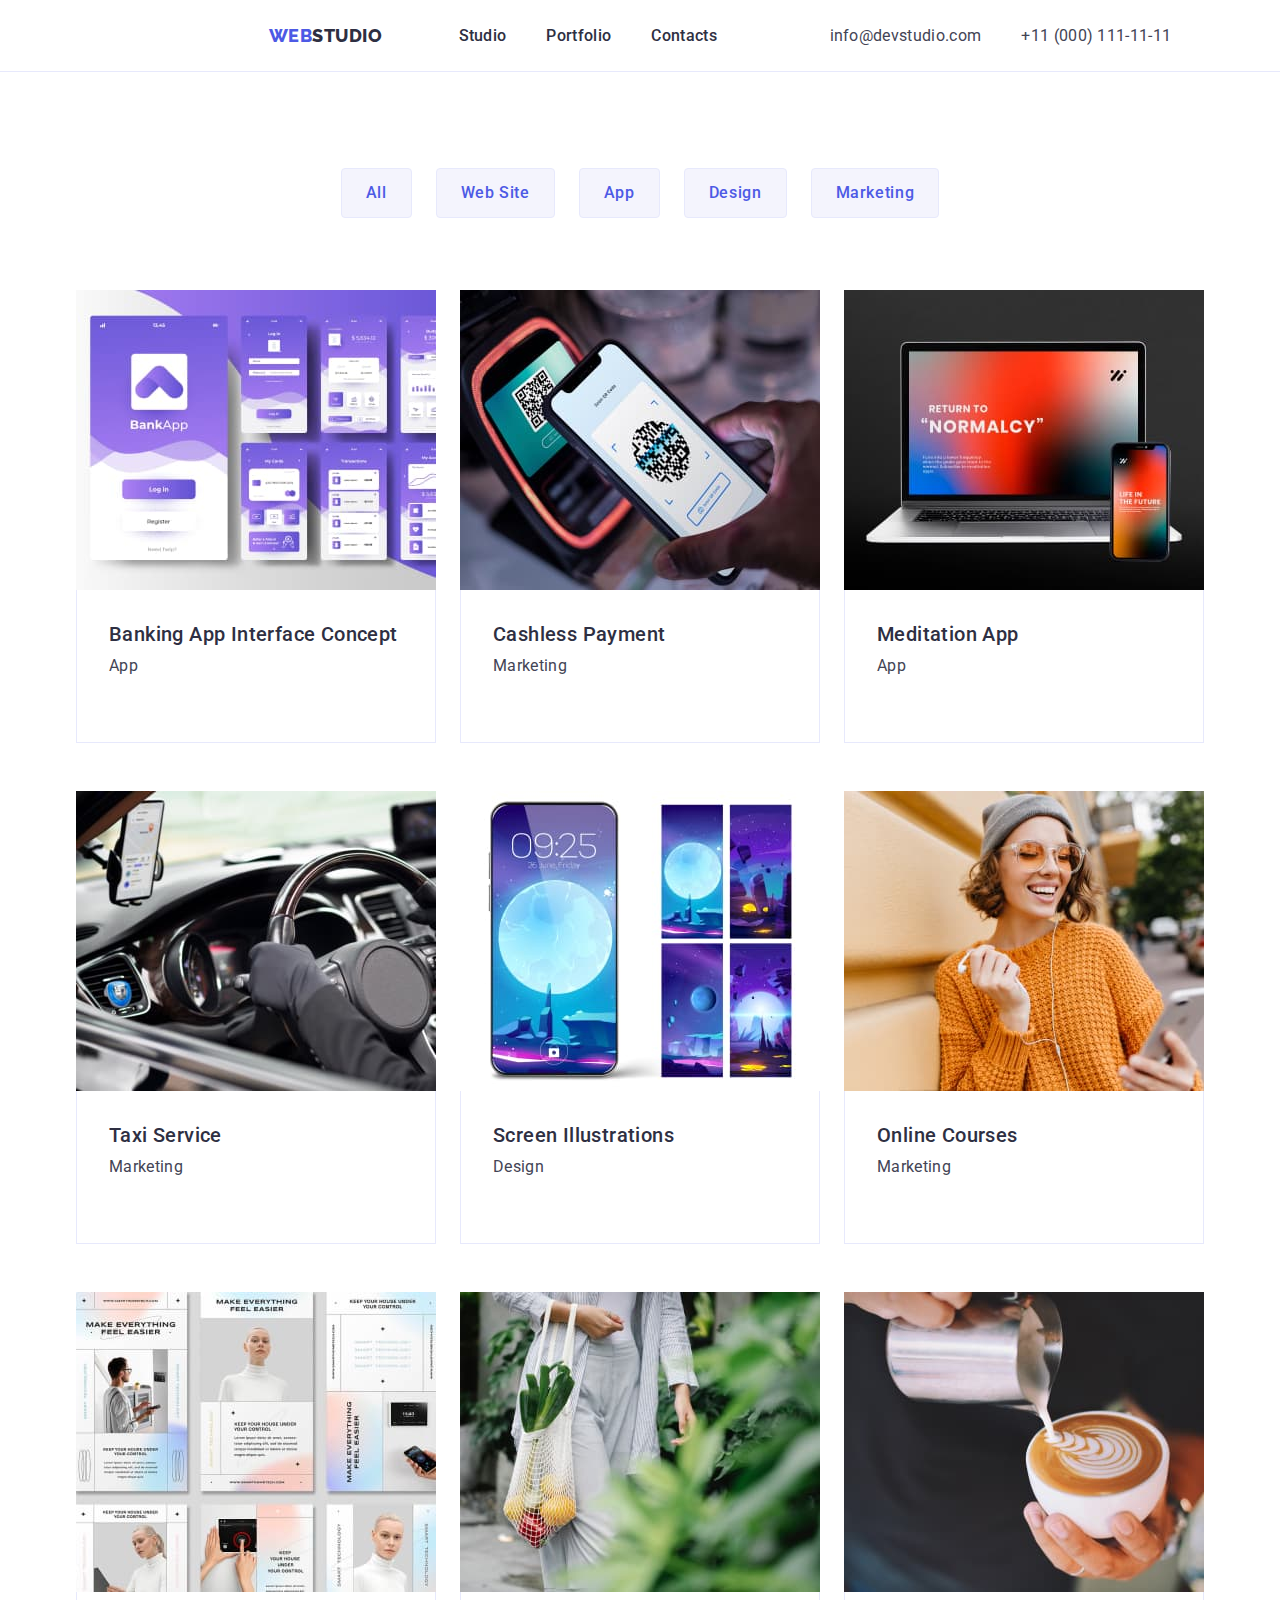
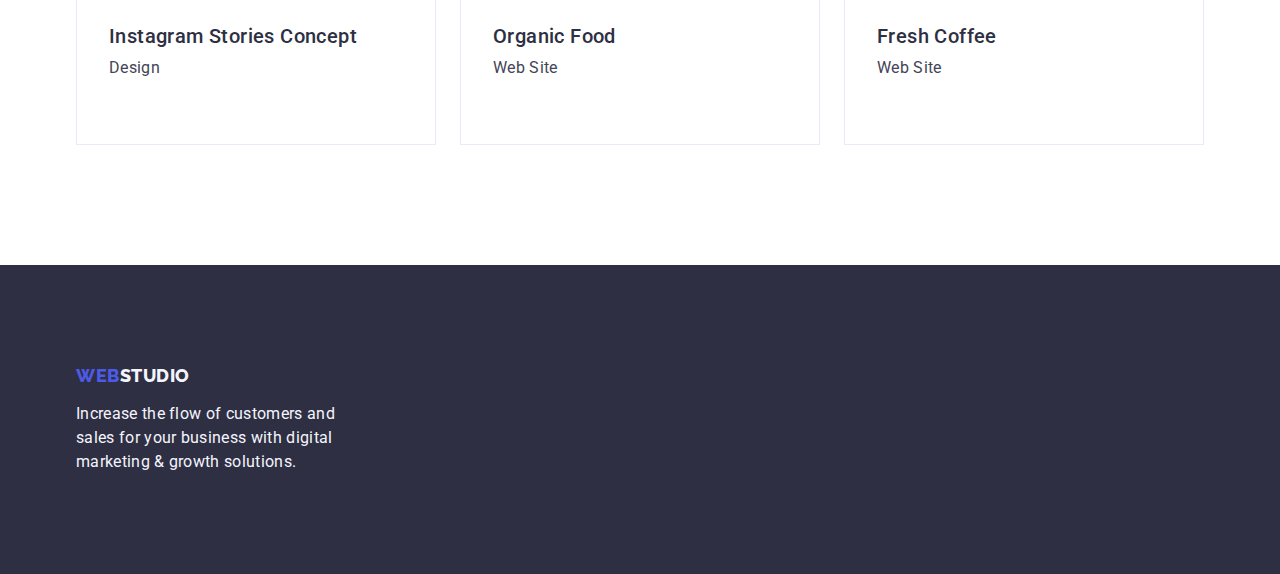
==== commit 872dd61d: "update" ====
--- a/portfolio.html
+++ b/portfolio.html
@@ -60,7 +60,7 @@
       <main>
         <section class="portfolio-section">
           <div class="container">
-            <h1 class="portfolio-title">Project Cards</h1>
+            <h1 hidden class="portfolio-title">Project Cards</h1>
             <!-- Filters -->
             <ul class="buttons-list list">
               <li>
--- a/css/styles.css
+++ b/css/styles.css
@@ -21,6 +21,10 @@
   box-sizing: border-box;
 }
 
+.visually-hidden {
+  visibility: hidden;
+}
+
 h1,
 h2,
 h3,
@@ -223,7 +227,7 @@
   margin-bottom: 72px;
 }
 
-.title-one {
+.title-one .visually-hidden {
   font-style: var(--primary-font-style);
   font-weight: 700;
   font-size: 36px;
@@ -232,7 +236,6 @@
   letter-spacing: var(--primary-letter-spacing);
   text-transform: capitalize;
   color: var(--primary-navy-blue-color);
-  visibility: hidden;
 }
 
 .condition {
@@ -341,8 +344,14 @@
   padding-bottom: 120px;
 }
 
-.portfolio-title {
-  visibility: hidden;
+.portfolio-title .visually-hidden {
+  font-style: var(--primary-font-style);
+  font-weight: 700;
+  font-size: 56px;
+  line-height: 1.07;
+  text-align: center;
+  letter-spacing: var(--primary-letter-spacing);
+  color: var(--primary-white-color);
 }
 
 .buttons-list {
